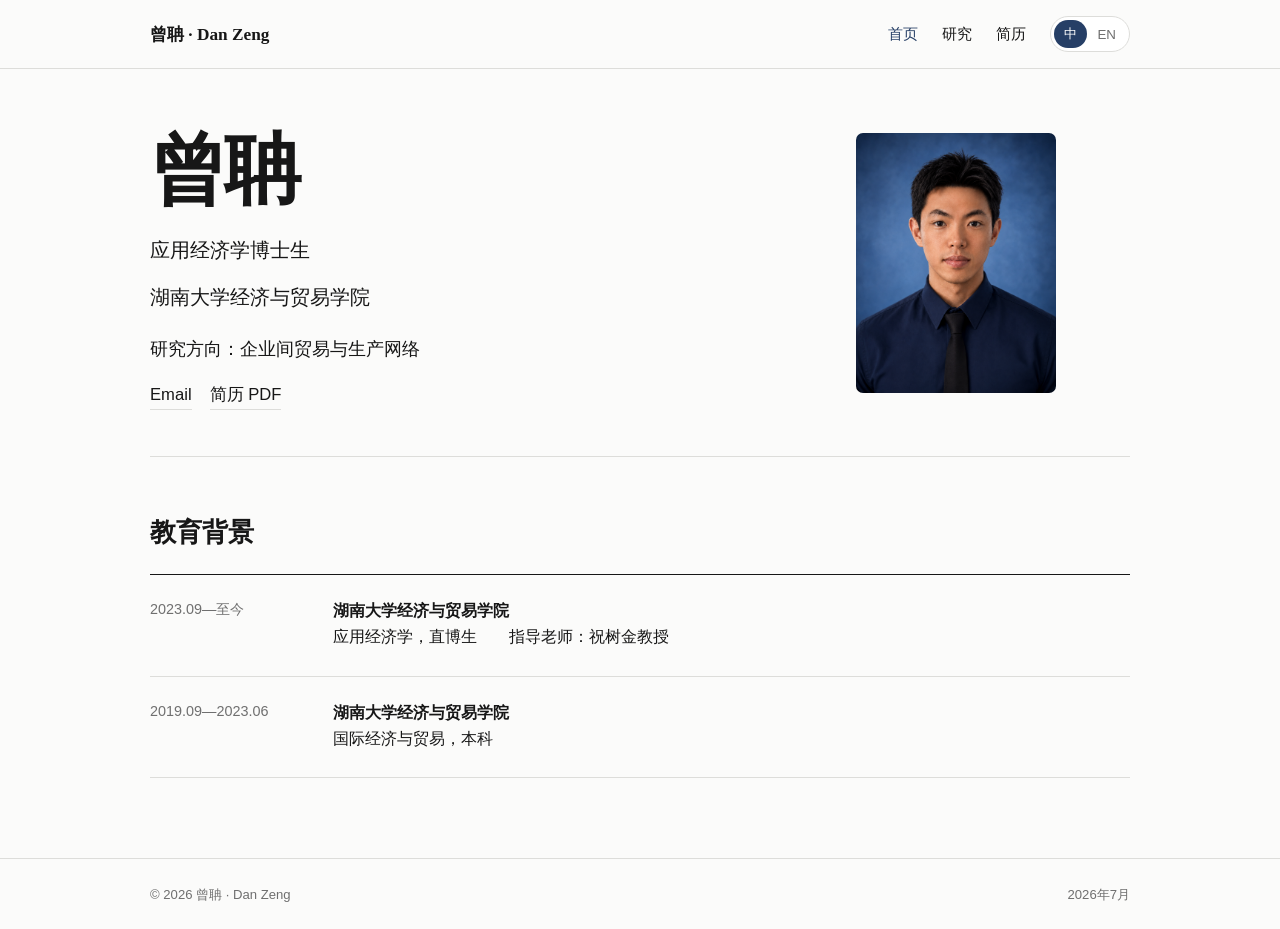
==== index.html @ 36a7c8dc "Academic homepage" ====
<!doctype html>
<html lang="zh-CN">
<head>
  <meta charset="utf-8">
  <meta name="viewport" content="width=device-width,initial-scale=1">
  <meta name="description" content="曾聃（Dan Zeng），湖南大学经济与贸易学院应用经济学博士生，研究方向为企业间贸易与生产网络。">
  <title>曾聃｜Dan Zeng</title>
  <link rel="stylesheet" href="assets/style.css">
</head>
<body data-page="home">

<header>
  <nav class="shell">
    <a class="brand" href="index.html">
      <span class="zh-inline">曾聃 · Dan Zeng</span>
      <span class="en-inline">Dan Zeng</span>
    </a>
    <div class="nav-right">
      <a class="nav-link current" href="index.html">
        <span class="zh-inline">首页</span>
        <span class="en-inline">Home</span>
      </a>
      <a class="nav-link" href="research/">
        <span class="zh-inline">研究</span>
        <span class="en-inline">Research</span>
      </a>
      <a class="cvnav zh-inline" href="assets/Dan_Zeng_CV.pdf" download="曾聃_CV.pdf">简历</a>
      <a class="cvnav en-inline" href="assets/Dan_Zeng_CV.pdf" download="Dan_Zeng_CV.pdf">CV</a>
      <div class="lang">
        <button class="active" data-lang="zh">
          <span class="zh-inline">中</span>
          <span class="en-inline">ZH</span>
        </button>
        <button data-lang="en">EN</button>
      </div>
    </div>
  </nav>
</header>

<main class="shell">
<section class="active">
<div data-zh="">
<div class="hero">
<div>
<h1>曾聃</h1>
<div class="identity">
<div>应用经济学博士生</div>
<div class="aff">湖南大学经济与贸易学院</div>
</div>
<div class="interest-inline">研究方向：企业间贸易与生产网络</div><div class="contact">
<a href="mailto:danzeng0505@gmail.com">Email</a>
<a download="曾聃_CV.pdf" href="assets/Dan_Zeng_CV.pdf">简历 PDF</a>
</div>
</div>
<aside class="side"><img alt="曾聃" class="photo" src="assets/profile.png"/></aside>
</div>
<section class="section">
<h2 class="section-title">教育背景</h2>
<div class="edu-list">
<div class="edu"><div class="date">2023.09—至今</div><div><strong>湖南大学经济与贸易学院</strong><br/>应用经济学，直博生<span class="mentor">指导老师：祝树金教授</span></div></div>
<div class="edu"><div class="date">2019.09—2023.06</div><div><strong>湖南大学经济与贸易学院</strong><br/>国际经济与贸易，本科</div></div>
</div>
</section>
</div>
<div data-en="">
<div class="hero">
<div>
<h1>Dan Zeng</h1>
<div class="identity">
<div>Ph.D. Student in Applied Economics</div>
<div class="aff">School of Economics and Trade, Hunan University</div>
</div>
<div class="interest-inline">Research Interest: Interfirm Trade and Production Networks</div><div class="contact">
<a href="mailto:danzeng0505@gmail.com">Email</a>
<a download="Dan_Zeng_CV.pdf" href="assets/Dan_Zeng_CV.pdf">CV PDF</a>
</div>
</div>
<aside class="side"><img alt="Dan Zeng" class="photo" src="assets/profile.png"/></aside>
</div>
<section class="section">
<h2 class="section-title">Education</h2>
<div class="edu-list">
<div class="edu"><div class="date">September 2023–Present</div><div><strong>School of Economics and Trade, Hunan University</strong><br/>Ph.D. Student in Applied Economics<span class="mentor">Advisor: Professor Shujin Zhu</span></div></div>
<div class="edu"><div class="date">September 2019–June 2023</div><div><strong>School of Economics and Trade, Hunan University</strong><br/>B.A. in International Economics and Trade</div></div>
</div>
</section>
</div>
</section>
</main>

<footer>
  <div class="footer shell">
    <span class="zh-inline">© 2026 曾聃 · Dan Zeng</span>
    <span class="en-inline">© 2026 Dan Zeng</span>
    <span class="zh-inline">2026年7月</span>
    <span class="en-inline">July 2026</span>
  </div>
</footer>

<script src="assets/site.js"></script>
</body>
</html>
---- assets/style.css ----
:root{--bg:#fbfbfa;--paper:#fff;--text:#171717;--muted:#6f6f6f;--line:#ddddda;--accent:#263f66;--max:980px}
*{box-sizing:border-box} body{margin:0;background:var(--bg);color:var(--text);font-family:"Noto Sans SC","PingFang SC","Microsoft YaHei",-apple-system,BlinkMacSystemFont,"Segoe UI",sans-serif;line-height:1.65}
a{color:inherit;text-decoration:none} a:hover{color:var(--accent)} .shell{width:min(calc(100% - 40px),var(--max));margin:auto}
header{position:sticky;top:0;z-index:5;background:rgba(251,251,250,.94);border-bottom:1px solid var(--line);backdrop-filter:blur(12px)}
nav{min-height:68px;display:flex;align-items:center;justify-content:space-between;gap:24px}
.brand{font:700 1.08rem Georgia,serif} .nav-right{display:flex;align-items:center;gap:24px;font-size:.93rem}
.nav-link{cursor:pointer} .lang{display:flex;padding:3px;border:1px solid var(--line);border-radius:999px;background:white}
.lang button{border:0;background:transparent;border-radius:999px;padding:5px 10px;color:var(--muted);cursor:pointer} .lang button.active{background:var(--accent);color:#fff}
main{padding-bottom:80px} .page{display:none} .page.active{display:block}
.hero{display:grid;grid-template-columns:minmax(0,1fr) 340px;gap:64px;align-items:center;padding:82px 0 68px;border-bottom:1px solid var(--line)}
.photo{width:150px;height:150px;object-fit:cover;object-position:center 23%;border-radius:8px}
h1{margin:0;font:600 clamp(3rem,6vw,5rem)/1 Georgia,"Times New Roman","Songti SC",serif;letter-spacing:-.035em}
.name-en{display:block;margin:14px 0 0;padding:0;color:var(--muted);font:400 clamp(1.15rem,2.2vw,1.55rem) Georgia,serif;letter-spacing:0;word-spacing:.08em;text-align:left}
.identity{margin-top:28px;font-size:1.04rem} .sub-en{color:var(--muted);font:400 .95rem Georgia,serif} .aff{margin-top:14px}
.side{display:flex;flex-direction:column;align-items:flex-start} .side .photo{margin-bottom:22px}.interest-block{padding-left:22px;border-left:2px solid var(--accent)} .side h2{margin:0 0 12px;font-size:.82rem;letter-spacing:.1em;text-transform:uppercase;color:var(--muted)}
.interest{margin:0;font:400 1.25rem/1.45 Georgia,"Times New Roman","Songti SC",serif} .interest-en{margin-top:8px;color:var(--muted);font:.95rem/1.5 Georgia,serif}
.contact{display:flex;gap:10px 20px;flex-wrap:wrap;margin-top:24px;font-size:.92rem} .contact a{border-bottom:1px solid var(--line)}
.section{padding-top:58px} .section-title{margin:0 0 24px;font:600 1.65rem Georgia,"Times New Roman","Songti SC",serif}
.edu-list,.list{border-top:1px solid var(--text)} .edu,.entry{padding:23px 0 25px;border-bottom:1px solid var(--line)}
.edu{display:grid;grid-template-columns:155px 1fr;gap:28px}.mentor{margin-left:2em} .date,.meta{color:var(--muted);font-size:.9rem}
.group-title{margin:42px 0 12px;font:600 1.2rem Georgia,"Times New Roman","Songti SC",serif}
.entry h3{margin:0;font:600 1.18rem/1.5 Georgia,"Times New Roman","Songti SC",serif} .authors,.journal{margin:7px 0 0;color:var(--muted);font-size:.93rem}
.actions{margin-top:10px;display:flex;gap:16px;flex-wrap:wrap} .actions button,.actions a{border:0;background:none;padding:0;color:var(--accent);font:inherit;cursor:pointer;border-bottom:1px solid #aeb9c8}
.abstract{display:none;margin:16px 0 0;padding-left:16px;border-left:2px solid var(--line);color:#444;font-size:.94rem;text-align:justify}
.simple-list{border-top:1px solid var(--text)} .simple-item{padding:18px 0;border-bottom:1px solid var(--line)}
footer{border-top:1px solid var(--line);color:var(--muted);font-size:.82rem} .footer{min-height:70px;display:flex;align-items:center;justify-content:space-between}
[data-en]{display:none} body.en [data-zh]{display:none} body.en [data-en]{display:block} body.en .zh-inline{display:none} body:not(.en) .en-inline{display:none}
@media(max-width:760px){.shell{width:min(calc(100% - 28px),var(--max))} .nav-right{gap:13px} .hero{grid-template-columns:minmax(0,1fr) 190px;gap:30px;padding:55px 0 48px} .photo{width:110px;height:110px} .edu{grid-template-columns:1fr;gap:5px}.mentor{margin-left:1.5em}}
@media(max-width:520px){.brand{font-size:1rem} .nav-right{font-size:.86rem} .hero{grid-template-columns:1fr;gap:28px} .photo{width:100px;height:100px} .side{width:100%}.cvnav{display:none}.mentor{display:inline;margin-left:1em}}

.paper-abstract{margin:16px 0 0;color:#444;font-size:.94rem;text-align:justify}
.conference-row{display:grid;grid-template-columns:190px 130px 1fr;gap:24px;padding:18px 0;border-bottom:1px solid var(--line)}
.conference-row:first-child{border-top:1px solid var(--text)}
.conf-date,.conf-place{color:var(--muted);font-size:.9rem}
@media(max-width:650px){.conference-row{grid-template-columns:1fr;gap:3px}}

.side{width:100%}
.interest-block{width:100%}
.authors strong{color:var(--accent);font-weight:800}
.pub-meta{margin-top:7px;color:var(--muted);font-size:.93rem}
.pub-meta strong{color:var(--accent);font-weight:800}
.title-link{margin-left:10px;color:var(--accent);font-size:.84rem;font-weight:500;border-bottom:1px solid #aeb9c8;vertical-align:middle}


.hero{align-items:start}
.side{padding-top:18px}
.side .photo{
  width:132px;
  height:148px;
  object-fit:cover;
  object-position:center 18%;
  margin:0 0 20px 12px;
  border-radius:7px;
}
.interest-block{width:100%}
@media(max-width:760px){
  .side{padding-top:8px}
  .side .photo{width:116px;height:132px;margin-left:8px}
}
@media(max-width:520px){
  .side .photo{width:104px;height:118px;margin-left:0}
}


.hero{
  grid-template-columns:minmax(0,1fr) 190px;
  gap:72px;
  align-items:center;
}
.side{
  display:flex;
  align-items:center;
  justify-content:center;
  padding-top:0;
}
.side .photo{
  width:160px;
  height:205px;
  margin:0;
  object-fit:cover;
  object-position:center 18%;
}
.interest-inline{
  margin-top:22px;
}
.interest-inline h2{
  margin:0 0 7px;
  color:var(--muted);
  font-size:.82rem;
  letter-spacing:.1em;
  text-transform:uppercase;
}
.interest-inline .interest{
  margin:0;
  font:400 1.2rem/1.45 Georgia,"Times New Roman","Songti SC",serif;
}
@media(max-width:760px){
  .hero{
    grid-template-columns:minmax(0,1fr) 145px;
    gap:34px;
  }
  .side .photo{
    width:132px;
    height:170px;
  }
}
@media(max-width:520px){
  .hero{
    grid-template-columns:1fr;
  }
  .side{
    justify-content:flex-start;
  }
  .side .photo{
    width:118px;
    height:152px;
  }
}

.interest-inline{
  margin:20px 0 0;
  font-size:1rem;
  line-height:1.6;
}


.hero{
  grid-template-columns:600px 190px;
  gap:65px;
  justify-content:start;
}
.identity{
  font-size:1.12rem;
}
.identity .aff{
  margin-top:16px;
}
.interest-inline{
  font-size:1.08rem;
  margin-top:24px;
}
.contact{
  font-size:1rem;
  margin-top:24px;
}
.side .photo{
  width:160px;
  height:205px;
}
@media(max-width:900px){
  .hero{
    grid-template-columns:minmax(0,1fr) 175px;
    gap:38px;
  }
}
@media(max-width:760px){
  .hero{
    grid-template-columns:minmax(0,1fr) 145px;
    gap:26px;
  }
  .identity{font-size:1.05rem}
  .interest-inline{font-size:1rem}
}


.hero{
  grid-template-columns:460px 180px !important;
  column-gap:88px !important;
  justify-content:start !important;
  align-items:start !important;
  padding:72px 0 58px !important;
}
.hero > div:first-child{
  display:flex;
  flex-direction:column;
  align-items:flex-start;
}
.hero h1{
  margin:0 0 34px !important;
}
.identity{
  display:flex !important;
  flex-direction:column !important;
  gap:16px !important;
  margin:0 !important;
  font-size:1.15rem !important;
  line-height:1.5 !important;
}
.identity .aff{
  margin:0 !important;
}
.interest-inline{
  margin:16px 0 0 !important;
  font-size:1.15rem !important;
  line-height:1.5 !important;
}
.contact{
  margin-top:24px !important;
  font-size:1rem !important;
}
.side{
  padding:4px 0 0 !important;
  display:flex !important;
  justify-content:flex-start !important;
  align-items:flex-start !important;
}
.side .photo{
  width:176px !important;
  height:228px !important;
  margin:0 !important;
  object-fit:cover !important;
  object-position:center 18% !important;
  border-radius:7px !important;
}
@media(max-width:820px){
  .hero{grid-template-columns:minmax(0,1fr) 155px !important;column-gap:34px !important;}
  .side .photo{width:148px !important;height:192px !important;}
}
@media(max-width:560px){
  .hero{grid-template-columns:1fr !important;row-gap:30px !important;}
  .side .photo{width:128px !important;height:166px !important;}
}


.hero h1{margin-bottom:30px !important;}
.identity{gap:12px !important;}
.interest-inline{margin-top:12px !important;}
.contact{margin-top:14px !important;}


.hero{
  grid-template-columns:520px 220px !important;
  column-gap:72px !important;
  justify-content:start !important;
  align-items:start !important;
  padding:64px 0 46px !important;
}
.hero > div:first-child{
  display:flex !important;
  flex-direction:column !important;
  align-items:flex-start !important;
}
.hero h1{
  margin:0 0 26px !important;
}
.identity{
  display:flex !important;
  flex-direction:column !important;
  gap:18px !important;
  margin:0 !important;
  font-size:1.22rem !important;
  line-height:1.48 !important;
}
.identity .aff{
  margin:0 !important;
}
.interest-inline{
  margin-top:24px !important;
  font-size:1.12rem !important;
  line-height:1.55 !important;
}
.contact{
  margin-top:18px !important;
  font-size:1.04rem !important;
  gap:10px 18px !important;
}
.side{
  display:flex !important;
  justify-content:flex-start !important;
  align-items:flex-start !important;
  padding:2px 0 0 22px !important;
}
.side .photo{
  width:188px !important;
  height:244px !important;
  margin:0 !important;
  object-fit:cover !important;
  object-position:center 14% !important;
  border-radius:7px !important;
}
@media(max-width:980px){
  .hero{grid-template-columns:minmax(0,1fr) 200px !important;column-gap:46px !important;}
  .side{padding-left:8px !important;}
  .side .photo{width:170px !important;height:220px !important;}
}
@media(max-width:760px){
  .hero{grid-template-columns:minmax(0,1fr) 160px !important;column-gap:28px !important;padding:48px 0 40px !important;}
  .identity{font-size:1.08rem !important;gap:14px !important;}
  .interest-inline{font-size:1rem !important;margin-top:20px !important;}
  .contact{font-size:.98rem !important;}
  .side{padding-left:0 !important;}
  .side .photo{width:145px !important;height:188px !important;}
}
@media(max-width:560px){
  .hero{grid-template-columns:1fr !important;row-gap:26px !important;padding:40px 0 34px !important;}
  .side{justify-content:flex-start !important;padding-left:0 !important;}
  .side .photo{width:128px !important;height:166px !important;}
}


.hero{
  grid-template-columns:520px 200px !important;
  column-gap:186px !important;
  justify-content:start !important;
  align-items:start !important;
  padding:64px 0 46px !important;
}
.side{
  padding:0 !important;
  display:flex !important;
  justify-content:flex-start !important;
  align-items:flex-start !important;
}
.side .photo{
  width:200px !important;
  height:260px !important;
  margin:0 !important;
  object-fit:cover !important;
  object-position:center 14% !important;
  border-radius:7px !important;
}
@media(max-width:980px){
  .hero{grid-template-columns:minmax(0,1fr) 180px !important;column-gap:70px !important;}
  .side .photo{width:180px !important;height:234px !important;}
}
@media(max-width:760px){
  .hero{grid-template-columns:minmax(0,1fr) 150px !important;column-gap:28px !important;}
  .side .photo{width:145px !important;height:188px !important;}
}
@media(max-width:560px){
  .hero{grid-template-columns:1fr !important;row-gap:26px !important;}
  .side .photo{width:128px !important;height:166px !important;}
}


html { scroll-behavior: smooth; }
.nav-link.current { color: var(--accent); }
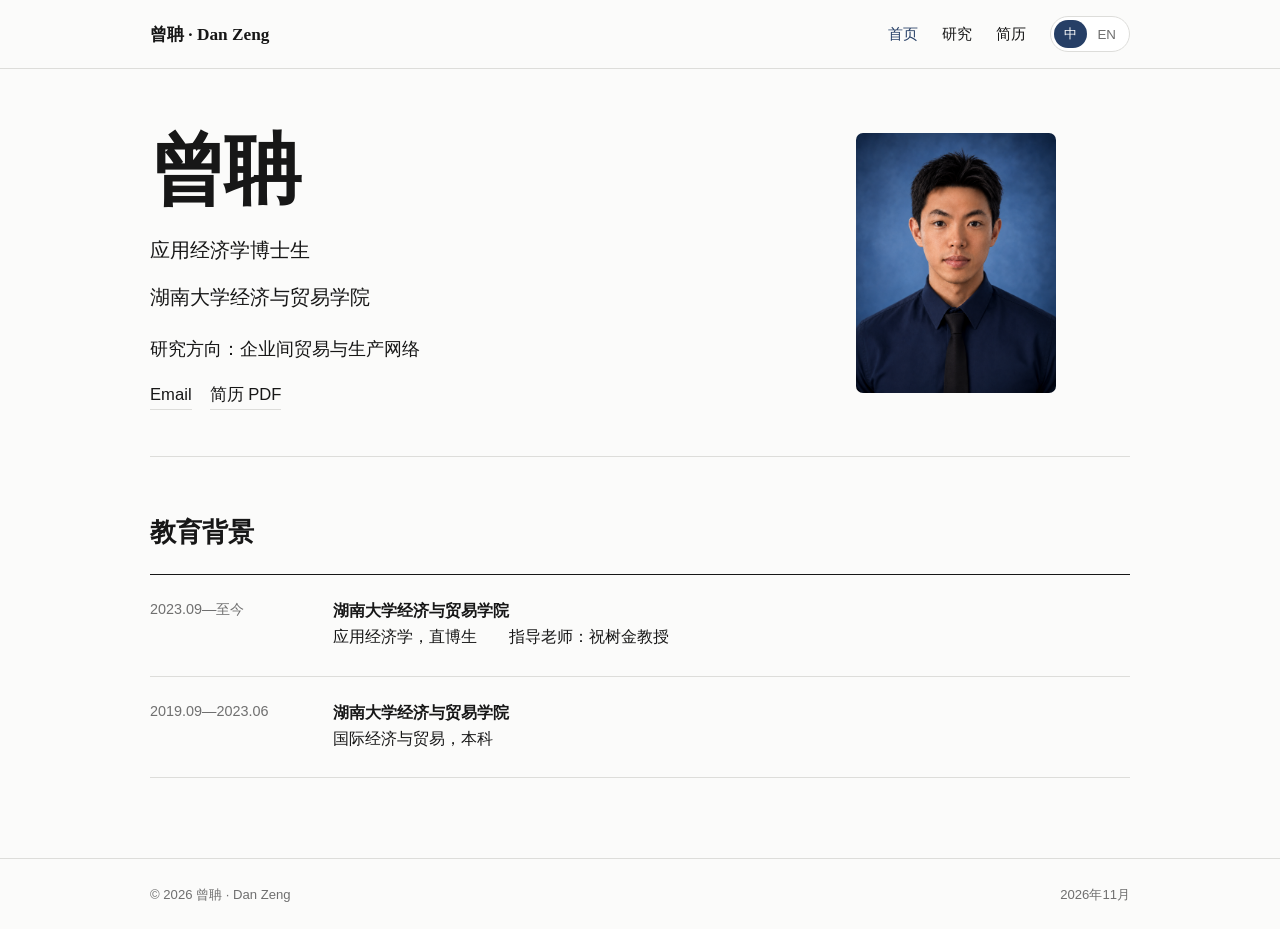
==== commit d2f0b4b3: "更新网页底部日期至2026年11月" ====
--- a/index.html
+++ b/index.html
@@ -92,8 +92,8 @@
   <div class="footer shell">
     <span class="zh-inline">© 2026 曾聃 · Dan Zeng</span>
     <span class="en-inline">© 2026 Dan Zeng</span>
-    <span class="zh-inline">2026年7月</span>
-    <span class="en-inline">July 2026</span>
+    <span class="zh-inline">2026年11月</span>
+    <span class="en-inline">November 2026</span>
   </div>
 </footer>
 
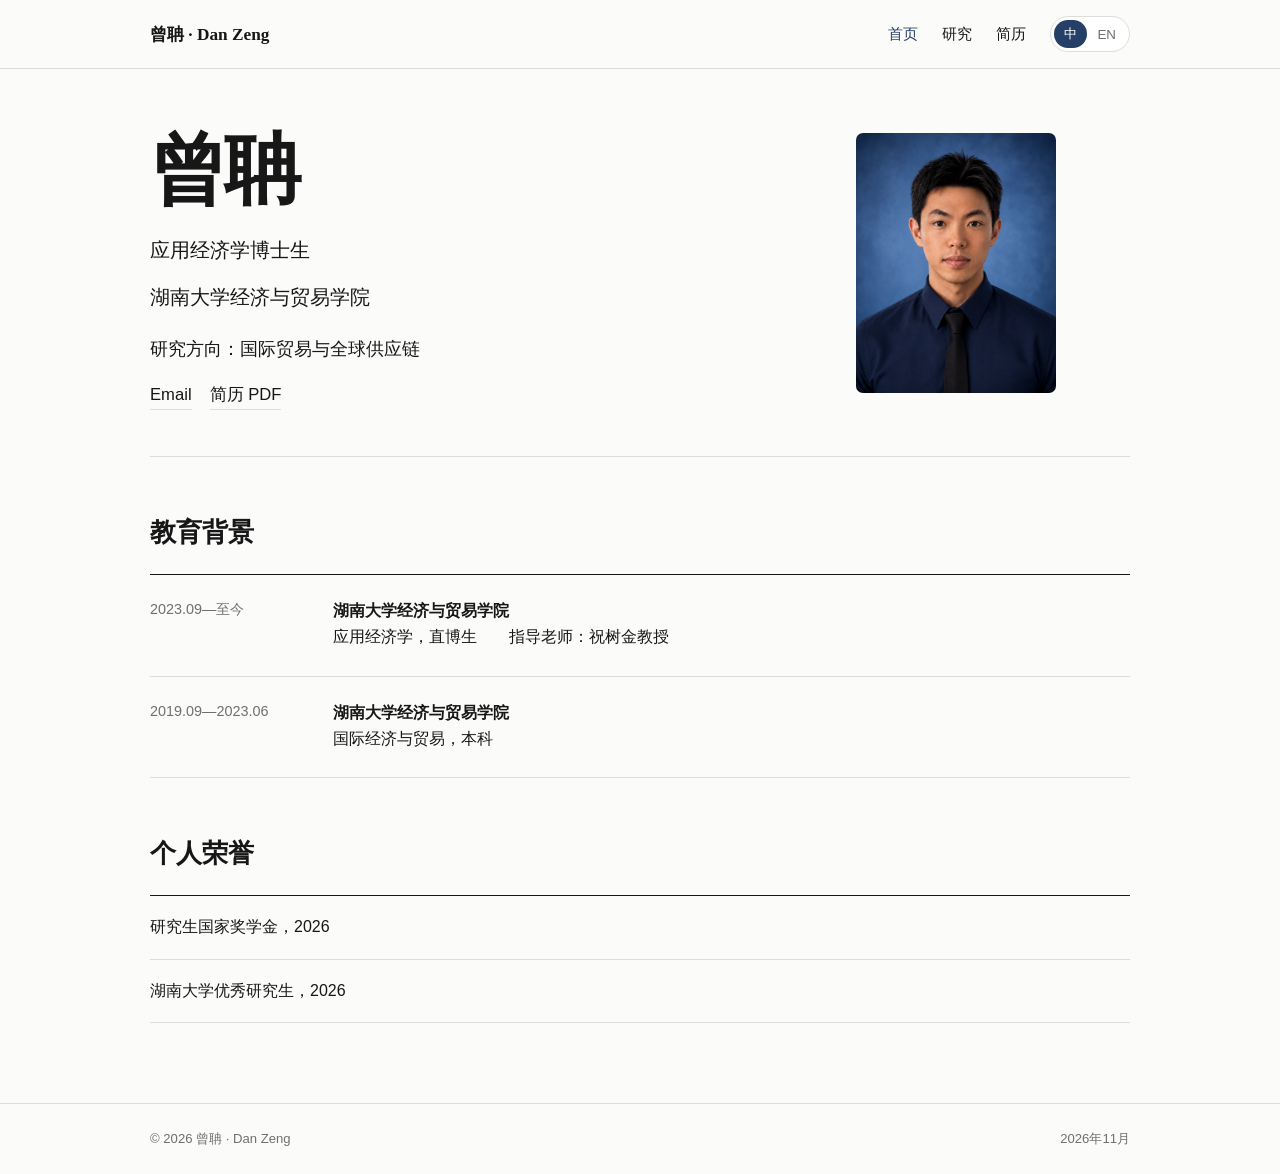
==== commit 2364df4a: "统一主页和简历的研究方向、会议记录及荣誉" ====
--- a/index.html
+++ b/index.html
@@ -3,7 +3,7 @@
 <head>
   <meta charset="utf-8">
   <meta name="viewport" content="width=device-width,initial-scale=1">
-  <meta name="description" content="曾聃（Dan Zeng），湖南大学经济与贸易学院应用经济学博士生，研究方向为企业间贸易与生产网络。">
+  <meta name="description" content="曾聃（Dan Zeng），湖南大学经济与贸易学院应用经济学博士生，研究方向为国际贸易与全球供应链。">
   <title>曾聃｜Dan Zeng</title>
   <link rel="stylesheet" href="assets/style.css">
 </head>
@@ -24,8 +24,8 @@
         <span class="zh-inline">研究</span>
         <span class="en-inline">Research</span>
       </a>
-      <a class="cvnav zh-inline" href="assets/Dan_Zeng_CV.pdf" download="曾聃_CV.pdf">简历</a>
-      <a class="cvnav en-inline" href="assets/Dan_Zeng_CV.pdf" download="Dan_Zeng_CV.pdf">CV</a>
+      <a class="cvnav zh-inline" href="assets/Dan_Zeng_CV.pdf?v=20261122c" download="曾聃_CV.pdf">简历</a>
+      <a class="cvnav en-inline" href="assets/Dan_Zeng_CV.pdf?v=20261122c" download="Dan_Zeng_CV.pdf">CV</a>
       <div class="lang">
         <button class="active" data-lang="zh">
           <span class="zh-inline">中</span>
@@ -47,9 +47,9 @@
 <div>应用经济学博士生</div>
 <div class="aff">湖南大学经济与贸易学院</div>
 </div>
-<div class="interest-inline">研究方向：企业间贸易与生产网络</div><div class="contact">
+<div class="interest-inline">研究方向：国际贸易与全球供应链</div><div class="contact">
 <a href="mailto:danzeng0505@gmail.com">Email</a>
-<a download="曾聃_CV.pdf" href="assets/Dan_Zeng_CV.pdf">简历 PDF</a>
+<a download="曾聃_CV.pdf" href="assets/Dan_Zeng_CV.pdf?v=20261122c">简历 PDF</a>
 </div>
 </div>
 <aside class="side"><img alt="曾聃" class="photo" src="assets/profile.png"/></aside>
@@ -61,6 +61,13 @@
 <div class="edu"><div class="date">2019.09—2023.06</div><div><strong>湖南大学经济与贸易学院</strong><br/>国际经济与贸易，本科</div></div>
 </div>
 </section>
+<section class="section">
+<h2 class="section-title">个人荣誉</h2>
+<div class="simple-list">
+<div class="simple-item">研究生国家奖学金，2026</div>
+<div class="simple-item">湖南大学优秀研究生，2026</div>
+</div>
+</section>
 </div>
 <div data-en="">
 <div class="hero">
@@ -70,9 +77,9 @@
 <div>Ph.D. Student in Applied Economics</div>
 <div class="aff">School of Economics and Trade, Hunan University</div>
 </div>
-<div class="interest-inline">Research Interest: Interfirm Trade and Production Networks</div><div class="contact">
+<div class="interest-inline">Research Interest: International Trade and Global Supply Chains</div><div class="contact">
 <a href="mailto:danzeng0505@gmail.com">Email</a>
-<a download="Dan_Zeng_CV.pdf" href="assets/Dan_Zeng_CV.pdf">CV PDF</a>
+<a download="Dan_Zeng_CV.pdf" href="assets/Dan_Zeng_CV.pdf?v=20261122c">CV PDF</a>
 </div>
 </div>
 <aside class="side"><img alt="Dan Zeng" class="photo" src="assets/profile.png"/></aside>
@@ -82,6 +89,13 @@
 <div class="edu-list">
 <div class="edu"><div class="date">September 2023–Present</div><div><strong>School of Economics and Trade, Hunan University</strong><br/>Ph.D. Student in Applied Economics<span class="mentor">Advisor: Professor Shujin Zhu</span></div></div>
 <div class="edu"><div class="date">September 2019–June 2023</div><div><strong>School of Economics and Trade, Hunan University</strong><br/>B.A. in International Economics and Trade</div></div>
+</div>
+</section>
+<section class="section">
+<h2 class="section-title">Honors and Awards</h2>
+<div class="simple-list">
+<div class="simple-item">National Scholarship for Graduate Students, 2026</div>
+<div class="simple-item">Outstanding Graduate Student, Hunan University, 2026</div>
 </div>
 </section>
 </div>
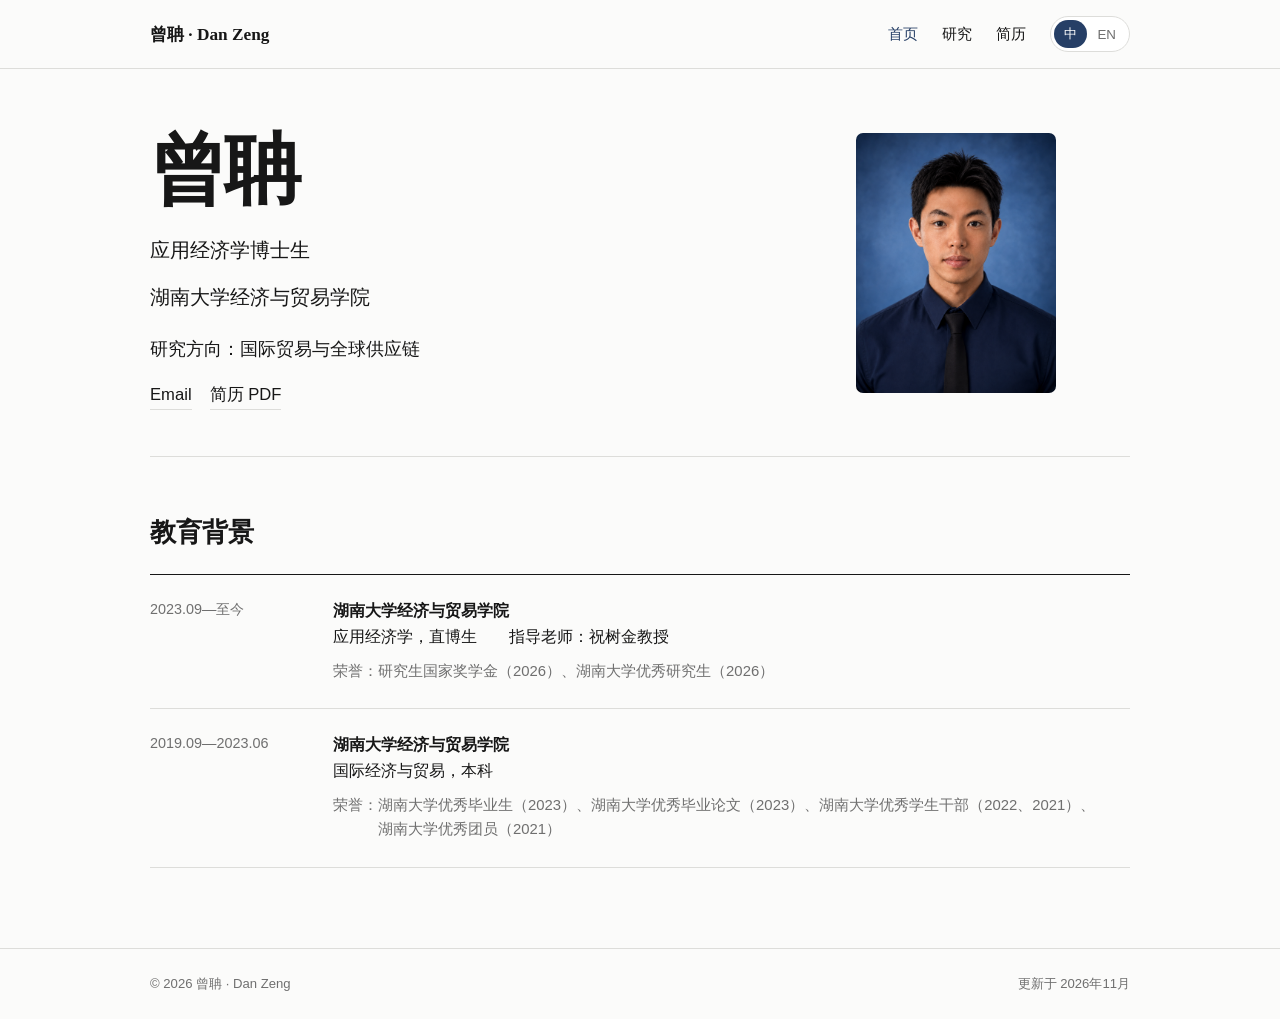
==== commit 4748daf3: "荣誉并入教育背景、学术荣誉挪到论文下、更新简历、清理样式表 Co-Authored-By: Claude Opus 5.5 <noreply@anthropic.com> Claude-Session" ====
--- a/index.html
+++ b/index.html
@@ -12,7 +12,7 @@
 <header>
   <nav class="shell">
     <a class="brand" href="index.html">
-      <span class="zh-inline">曾聃 · Dan Zeng</span>
+      <span class="zh-inline">曾聃<span class="brand-sub"> · Dan Zeng</span></span>
       <span class="en-inline">Dan Zeng</span>
     </a>
     <div class="nav-right">
@@ -24,8 +24,8 @@
         <span class="zh-inline">研究</span>
         <span class="en-inline">Research</span>
       </a>
-      <a class="cvnav zh-inline" href="assets/Dan_Zeng_CV.pdf?v=20261122c" download="曾聃_CV.pdf">简历</a>
-      <a class="cvnav en-inline" href="assets/Dan_Zeng_CV.pdf?v=20261122c" download="Dan_Zeng_CV.pdf">CV</a>
+      <a class="cvnav zh-inline" href="assets/Dan_Zeng_CV.pdf?v=20261122g" download="曾聃_CV.pdf">简历</a>
+      <a class="cvnav en-inline" href="assets/Dan_Zeng_CV.pdf?v=20261122g" download="Dan_Zeng_CV.pdf">CV</a>
       <div class="lang">
         <button class="active" data-lang="zh">
           <span class="zh-inline">中</span>
@@ -49,7 +49,7 @@
 </div>
 <div class="interest-inline">研究方向：国际贸易与全球供应链</div><div class="contact">
 <a href="mailto:danzeng0505@gmail.com">Email</a>
-<a download="曾聃_CV.pdf" href="assets/Dan_Zeng_CV.pdf?v=20261122c">简历 PDF</a>
+<a download="曾聃_CV.pdf" href="assets/Dan_Zeng_CV.pdf?v=20261122g">简历 PDF</a>
 </div>
 </div>
 <aside class="side"><img alt="曾聃" class="photo" src="assets/profile.png"/></aside>
@@ -57,15 +57,8 @@
 <section class="section">
 <h2 class="section-title">教育背景</h2>
 <div class="edu-list">
-<div class="edu"><div class="date">2023.09—至今</div><div><strong>湖南大学经济与贸易学院</strong><br/>应用经济学，直博生<span class="mentor">指导老师：祝树金教授</span></div></div>
-<div class="edu"><div class="date">2019.09—2023.06</div><div><strong>湖南大学经济与贸易学院</strong><br/>国际经济与贸易，本科</div></div>
-</div>
-</section>
-<section class="section">
-<h2 class="section-title">个人荣誉</h2>
-<div class="simple-list">
-<div class="simple-item">研究生国家奖学金，2026</div>
-<div class="simple-item">湖南大学优秀研究生，2026</div>
+<div class="edu"><div class="date">2023.09—至今</div><div><strong>湖南大学经济与贸易学院</strong><br/>应用经济学，直博生<span class="mentor">指导老师：祝树金教授</span><div class="edu-honors"><span class="hl">荣誉：</span><span><span class="honor">研究生国家奖学金（2026）</span>、<span class="honor">湖南大学优秀研究生（2026）</span></span></div></div></div>
+<div class="edu"><div class="date">2019.09—2023.06</div><div><strong>湖南大学经济与贸易学院</strong><br/>国际经济与贸易，本科<div class="edu-honors"><span class="hl">荣誉：</span><span><span class="honor">湖南大学优秀毕业生（2023）</span>、<span class="honor">湖南大学优秀毕业论文（2023）</span>、<span class="honor">湖南大学优秀学生干部（2022、2021）</span>、<span class="honor">湖南大学优秀团员（2021）</span></span></div></div></div>
 </div>
 </section>
 </div>
@@ -79,7 +72,7 @@
 </div>
 <div class="interest-inline">Research Interest: International Trade and Global Supply Chains</div><div class="contact">
 <a href="mailto:danzeng0505@gmail.com">Email</a>
-<a download="Dan_Zeng_CV.pdf" href="assets/Dan_Zeng_CV.pdf?v=20261122c">CV PDF</a>
+<a download="Dan_Zeng_CV.pdf" href="assets/Dan_Zeng_CV.pdf?v=20261122g">CV PDF</a>
 </div>
 </div>
 <aside class="side"><img alt="Dan Zeng" class="photo" src="assets/profile.png"/></aside>
@@ -87,15 +80,8 @@
 <section class="section">
 <h2 class="section-title">Education</h2>
 <div class="edu-list">
-<div class="edu"><div class="date">September 2023–Present</div><div><strong>School of Economics and Trade, Hunan University</strong><br/>Ph.D. Student in Applied Economics<span class="mentor">Advisor: Professor Shujin Zhu</span></div></div>
-<div class="edu"><div class="date">September 2019–June 2023</div><div><strong>School of Economics and Trade, Hunan University</strong><br/>B.A. in International Economics and Trade</div></div>
-</div>
-</section>
-<section class="section">
-<h2 class="section-title">Honors and Awards</h2>
-<div class="simple-list">
-<div class="simple-item">National Scholarship for Graduate Students, 2026</div>
-<div class="simple-item">Outstanding Graduate Student, Hunan University, 2026</div>
+<div class="edu"><div class="date">September 2023–Present</div><div><strong>School of Economics and Trade, Hunan University</strong><br/>Ph.D. Student in Applied Economics<span class="mentor">Advisor: Professor Shujin Zhu</span><div class="edu-honors"><span class="hl">Honors:&nbsp;</span><span>National Scholarship for Graduate Students (2026); Outstanding Graduate Student, Hunan University (2026)</span></div></div></div>
+<div class="edu"><div class="date">September 2019–June 2023</div><div><strong>School of Economics and Trade, Hunan University</strong><br/>Bachelor of Economics in International Economics and Trade<div class="edu-honors"><span class="hl">Honors:&nbsp;</span><span>Outstanding Graduate, Hunan University (2023); Outstanding Undergraduate Thesis, Hunan University (2023); Outstanding Student Leader, Hunan University (2022, 2021); Outstanding Communist Youth League Member, Hunan University (2021)</span></div></div></div>
 </div>
 </section>
 </div>
@@ -106,8 +92,8 @@
   <div class="footer shell">
     <span class="zh-inline">© 2026 曾聃 · Dan Zeng</span>
     <span class="en-inline">© 2026 Dan Zeng</span>
-    <span class="zh-inline">2026年11月</span>
-    <span class="en-inline">November 2026</span>
+    <span class="zh-inline">更新于 2026年11月</span>
+    <span class="en-inline">Last updated: November 2026</span>
   </div>
 </footer>
 
--- a/assets/style.css
+++ b/assets/style.css
@@ -1,337 +1,154 @@
-:root{--bg:#fbfbfa;--paper:#fff;--text:#171717;--muted:#6f6f6f;--line:#ddddda;--accent:#263f66;--max:980px}
-*{box-sizing:border-box} body{margin:0;background:var(--bg);color:var(--text);font-family:"Noto Sans SC","PingFang SC","Microsoft YaHei",-apple-system,BlinkMacSystemFont,"Segoe UI",sans-serif;line-height:1.65}
-a{color:inherit;text-decoration:none} a:hover{color:var(--accent)} .shell{width:min(calc(100% - 40px),var(--max));margin:auto}
-header{position:sticky;top:0;z-index:5;background:rgba(251,251,250,.94);border-bottom:1px solid var(--line);backdrop-filter:blur(12px)}
-nav{min-height:68px;display:flex;align-items:center;justify-content:space-between;gap:24px}
-.brand{font:700 1.08rem Georgia,serif} .nav-right{display:flex;align-items:center;gap:24px;font-size:.93rem}
-.nav-link{cursor:pointer} .lang{display:flex;padding:3px;border:1px solid var(--line);border-radius:999px;background:white}
-.lang button{border:0;background:transparent;border-radius:999px;padding:5px 10px;color:var(--muted);cursor:pointer} .lang button.active{background:var(--accent);color:#fff}
-main{padding-bottom:80px} .page{display:none} .page.active{display:block}
-.hero{display:grid;grid-template-columns:minmax(0,1fr) 340px;gap:64px;align-items:center;padding:82px 0 68px;border-bottom:1px solid var(--line)}
-.photo{width:150px;height:150px;object-fit:cover;object-position:center 23%;border-radius:8px}
-h1{margin:0;font:600 clamp(3rem,6vw,5rem)/1 Georgia,"Times New Roman","Songti SC",serif;letter-spacing:-.035em}
-.name-en{display:block;margin:14px 0 0;padding:0;color:var(--muted);font:400 clamp(1.15rem,2.2vw,1.55rem) Georgia,serif;letter-spacing:0;word-spacing:.08em;text-align:left}
-.identity{margin-top:28px;font-size:1.04rem} .sub-en{color:var(--muted);font:400 .95rem Georgia,serif} .aff{margin-top:14px}
-.side{display:flex;flex-direction:column;align-items:flex-start} .side .photo{margin-bottom:22px}.interest-block{padding-left:22px;border-left:2px solid var(--accent)} .side h2{margin:0 0 12px;font-size:.82rem;letter-spacing:.1em;text-transform:uppercase;color:var(--muted)}
-.interest{margin:0;font:400 1.25rem/1.45 Georgia,"Times New Roman","Songti SC",serif} .interest-en{margin-top:8px;color:var(--muted);font:.95rem/1.5 Georgia,serif}
-.contact{display:flex;gap:10px 20px;flex-wrap:wrap;margin-top:24px;font-size:.92rem} .contact a{border-bottom:1px solid var(--line)}
-.section{padding-top:58px} .section-title{margin:0 0 24px;font:600 1.65rem Georgia,"Times New Roman","Songti SC",serif}
-.edu-list,.list{border-top:1px solid var(--text)} .edu,.entry{padding:23px 0 25px;border-bottom:1px solid var(--line)}
-.edu{display:grid;grid-template-columns:155px 1fr;gap:28px}.mentor{margin-left:2em} .date,.meta{color:var(--muted);font-size:.9rem}
-.group-title{margin:42px 0 12px;font:600 1.2rem Georgia,"Times New Roman","Songti SC",serif}
-.entry h3{margin:0;font:600 1.18rem/1.5 Georgia,"Times New Roman","Songti SC",serif} .authors,.journal{margin:7px 0 0;color:var(--muted);font-size:.93rem}
-.actions{margin-top:10px;display:flex;gap:16px;flex-wrap:wrap} .actions button,.actions a{border:0;background:none;padding:0;color:var(--accent);font:inherit;cursor:pointer;border-bottom:1px solid #aeb9c8}
-.abstract{display:none;margin:16px 0 0;padding-left:16px;border-left:2px solid var(--line);color:#444;font-size:.94rem;text-align:justify}
-.simple-list{border-top:1px solid var(--text)} .simple-item{padding:18px 0;border-bottom:1px solid var(--line)}
-footer{border-top:1px solid var(--line);color:var(--muted);font-size:.82rem} .footer{min-height:70px;display:flex;align-items:center;justify-content:space-between}
-[data-en]{display:none} body.en [data-zh]{display:none} body.en [data-en]{display:block} body.en .zh-inline{display:none} body:not(.en) .en-inline{display:none}
-@media(max-width:760px){.shell{width:min(calc(100% - 28px),var(--max))} .nav-right{gap:13px} .hero{grid-template-columns:minmax(0,1fr) 190px;gap:30px;padding:55px 0 48px} .photo{width:110px;height:110px} .edu{grid-template-columns:1fr;gap:5px}.mentor{margin-left:1.5em}}
-@media(max-width:520px){.brand{font-size:1rem} .nav-right{font-size:.86rem} .hero{grid-template-columns:1fr;gap:28px} .photo{width:100px;height:100px} .side{width:100%}.cvnav{display:none}.mentor{display:inline;margin-left:1em}}
+:root {
+  --bg: #fbfbfa;
+  --text: #171717;
+  --muted: #6f6f6f;
+  --line: #ddddda;
+  --accent: #263f66;
+  --max: 980px;
+  --serif: Georgia, "Times New Roman", "Songti SC", serif;
+}
 
-.paper-abstract{margin:16px 0 0;color:#444;font-size:.94rem;text-align:justify}
-.conference-row{display:grid;grid-template-columns:190px 130px 1fr;gap:24px;padding:18px 0;border-bottom:1px solid var(--line)}
-.conference-row:first-child{border-top:1px solid var(--text)}
-.conf-date,.conf-place{color:var(--muted);font-size:.9rem}
-@media(max-width:650px){.conference-row{grid-template-columns:1fr;gap:3px}}
+* { box-sizing: border-box; }
+html { scroll-behavior: smooth; }
+body {
+  margin: 0;
+  background: var(--bg);
+  color: var(--text);
+  font-family: "Noto Sans SC", "PingFang SC", "Microsoft YaHei", -apple-system, BlinkMacSystemFont, "Segoe UI", sans-serif;
+  line-height: 1.65;
+}
+a { color: inherit; text-decoration: none; }
+a:hover { color: var(--accent); }
+.shell { width: min(calc(100% - 40px), var(--max)); margin: auto; }
 
-.side{width:100%}
-.interest-block{width:100%}
-.authors strong{color:var(--accent);font-weight:800}
-.pub-meta{margin-top:7px;color:var(--muted);font-size:.93rem}
-.pub-meta strong{color:var(--accent);font-weight:800}
-.title-link{margin-left:10px;color:var(--accent);font-size:.84rem;font-weight:500;border-bottom:1px solid #aeb9c8;vertical-align:middle}
+/* 中英文切换 */
+[data-en] { display: none; }
+body.en [data-zh] { display: none; }
+body.en [data-en] { display: block; }
+body.en .zh-inline { display: none; }
+body:not(.en) .en-inline { display: none; }
+
+/* 顶部导航 */
+header {
+  position: sticky;
+  top: 0;
+  z-index: 5;
+  background: rgba(251, 251, 250, .94);
+  border-bottom: 1px solid var(--line);
+  backdrop-filter: blur(12px);
+}
+nav { min-height: 68px; display: flex; align-items: center; justify-content: space-between; gap: 24px; }
+.brand { font: 700 1.08rem Georgia, serif; white-space: nowrap; }
+.nav-right { display: flex; align-items: center; gap: 24px; font-size: .93rem; }
+.nav-link, .cvnav { white-space: nowrap; }
+.nav-link { cursor: pointer; }
+.nav-link.current { color: var(--accent); }
+.lang { display: flex; padding: 3px; border: 1px solid var(--line); border-radius: 999px; background: white; }
+.lang button { border: 0; background: transparent; border-radius: 999px; padding: 5px 10px; color: var(--muted); cursor: pointer; }
+.lang button.active { background: var(--accent); color: #fff; }
+
+main { padding-bottom: 80px; }
+
+/* 首页顶部：姓名、身份、照片 */
+.hero {
+  display: grid;
+  grid-template-columns: 520px 200px;
+  column-gap: 186px;
+  row-gap: 65px;
+  justify-content: start;
+  align-items: start;
+  padding: 64px 0 46px;
+  border-bottom: 1px solid var(--line);
+}
+.hero > div:first-child { display: flex; flex-direction: column; align-items: flex-start; }
+h1 {
+  margin: 0 0 26px;
+  font: 600 clamp(3rem, 6vw, 5rem)/1 var(--serif);
+  letter-spacing: -.035em;
+}
+.identity { display: flex; flex-direction: column; gap: 18px; font-size: 1.22rem; line-height: 1.48; }
+.interest-inline { margin-top: 24px; font-size: 1.12rem; line-height: 1.55; }
+.contact { display: flex; flex-wrap: wrap; gap: 10px 18px; margin-top: 18px; font-size: 1.04rem; }
+.contact a { border-bottom: 1px solid var(--line); }
+.side { display: flex; flex-direction: column; align-items: flex-start; width: 100%; }
+.photo {
+  width: 200px;
+  height: 260px;
+  object-fit: cover;
+  object-position: center 14%;
+  border-radius: 7px;
+}
+
+/* 栏目通用 */
+.section { padding-top: 58px; }
+.section-title { margin: 0 0 24px; font: 600 1.65rem var(--serif); }
+.group-title { margin: 42px 0 12px; font: 600 1.2rem var(--serif); }
+.edu-list, .list { border-top: 1px solid var(--text); }
+
+/* 教育背景 */
+.edu { display: grid; grid-template-columns: 155px 1fr; gap: 28px; padding: 23px 0 25px; border-bottom: 1px solid var(--line); }
+.date { color: var(--muted); font-size: .9rem; }
+.mentor { margin-left: 2em; }
+.edu-honors { display: flex; margin-top: 8px; color: var(--muted); font-size: .93rem; }
+.edu-honors .hl { flex: none; }
+.honor { white-space: nowrap; }
+
+/* 论文条目 */
+.entry { padding: 23px 0 25px; border-bottom: 1px solid var(--line); }
+.entry h3 { margin: 0; font: 600 1.18rem/1.5 var(--serif); }
+.authors, .pub-meta { margin-top: 7px; color: var(--muted); font-size: .93rem; }
+.authors strong, .pub-meta strong { color: var(--accent); font-weight: 800; }
+.pub-note { margin-top: 7px; color: var(--accent); font-size: .93rem; }
+.title-link { margin-left: 10px; color: var(--accent); font-size: .84rem; font-weight: 500; border-bottom: 1px solid #aeb9c8; vertical-align: middle; }
+.actions { margin-top: 10px; display: flex; gap: 16px; flex-wrap: wrap; }
+.actions button { border: 0; background: none; padding: 0; color: var(--accent); font: inherit; cursor: pointer; border-bottom: 1px solid #aeb9c8; }
+.abstract { display: none; margin: 16px 0 0; padding-left: 16px; border-left: 2px solid var(--line); color: #444; font-size: .94rem; text-align: justify; }
+.paper-abstract { margin: 16px 0 0; color: #444; font-size: .94rem; text-align: justify; }
+
+/* 学术会议 */
+.conference-row { display: grid; grid-template-columns: 190px 130px 1fr; gap: 24px; padding: 18px 0; border-bottom: 1px solid var(--line); }
+.conference-row:first-child { border-top: 1px solid var(--text); }
+.conf-date, .conf-place { color: var(--muted); font-size: .9rem; }
 
 
-.hero{align-items:start}
-.side{padding-top:18px}
-.side .photo{
-  width:132px;
-  height:148px;
-  object-fit:cover;
-  object-position:center 18%;
-  margin:0 0 20px 12px;
-  border-radius:7px;
+/* 页脚 */
+footer { border-top: 1px solid var(--line); color: var(--muted); font-size: .82rem; }
+.footer { min-height: 70px; display: flex; align-items: center; justify-content: space-between; }
+
+/* 窄屏 */
+@media (max-width: 980px) {
+  .hero { grid-template-columns: minmax(0, 1fr) 180px; column-gap: 70px; }
+  .photo { width: 180px; height: 234px; }
 }
-.interest-block{width:100%}
-@media(max-width:760px){
-  .side{padding-top:8px}
-  .side .photo{width:116px;height:132px;margin-left:8px}
+@media (max-width: 760px) {
+  .shell { width: min(calc(100% - 28px), var(--max)); }
+  .nav-right { gap: 13px; }
+  .hero { grid-template-columns: minmax(0, 1fr) 150px; column-gap: 28px; }
+  .identity { gap: 14px; font-size: 1.08rem; }
+  .interest-inline { margin-top: 20px; font-size: 1rem; }
+  .contact { font-size: .98rem; }
+  .photo { width: 145px; height: 188px; }
+  .edu { grid-template-columns: 1fr; gap: 5px; }
+  .mentor { margin-left: 1.5em; }
 }
-@media(max-width:520px){
-  .side .photo{width:104px;height:118px;margin-left:0}
+@media (max-width: 650px) {
+  .conference-row { grid-template-columns: 1fr; gap: 3px; }
 }
-
-
-.hero{
-  grid-template-columns:minmax(0,1fr) 190px;
-  gap:72px;
-  align-items:center;
+@media (max-width: 560px) {
+  .hero { grid-template-columns: 1fr; row-gap: 26px; }
+  .photo { width: 128px; height: 166px; }
 }
-.side{
-  display:flex;
-  align-items:center;
-  justify-content:center;
-  padding-top:0;
+@media (max-width: 520px) {
+  .brand { font-size: 1rem; }
+  .nav-right { gap: 11px; font-size: .86rem; }
+  .mentor { display: inline; margin-left: 1em; }
 }
-.side .photo{
-  width:160px;
-  height:205px;
-  margin:0;
-  object-fit:cover;
-  object-position:center 18%;
+@media (max-width: 420px) {
+  .brand-sub { display: none; }
 }
-.interest-inline{
-  margin-top:22px;
+@media (max-width: 360px) {
+  .honor { white-space: normal; }
+  nav { gap: 12px; }
+  .nav-right { gap: 9px; }
+  .lang button { padding: 4px 8px; }
 }
-.interest-inline h2{
-  margin:0 0 7px;
-  color:var(--muted);
-  font-size:.82rem;
-  letter-spacing:.1em;
-  text-transform:uppercase;
-}
-.interest-inline .interest{
-  margin:0;
-  font:400 1.2rem/1.45 Georgia,"Times New Roman","Songti SC",serif;
-}
-@media(max-width:760px){
-  .hero{
-    grid-template-columns:minmax(0,1fr) 145px;
-    gap:34px;
-  }
-  .side .photo{
-    width:132px;
-    height:170px;
-  }
-}
-@media(max-width:520px){
-  .hero{
-    grid-template-columns:1fr;
-  }
-  .side{
-    justify-content:flex-start;
-  }
-  .side .photo{
-    width:118px;
-    height:152px;
-  }
-}
-
-.interest-inline{
-  margin:20px 0 0;
-  font-size:1rem;
-  line-height:1.6;
-}
-
-
-.hero{
-  grid-template-columns:600px 190px;
-  gap:65px;
-  justify-content:start;
-}
-.identity{
-  font-size:1.12rem;
-}
-.identity .aff{
-  margin-top:16px;
-}
-.interest-inline{
-  font-size:1.08rem;
-  margin-top:24px;
-}
-.contact{
-  font-size:1rem;
-  margin-top:24px;
-}
-.side .photo{
-  width:160px;
-  height:205px;
-}
-@media(max-width:900px){
-  .hero{
-    grid-template-columns:minmax(0,1fr) 175px;
-    gap:38px;
-  }
-}
-@media(max-width:760px){
-  .hero{
-    grid-template-columns:minmax(0,1fr) 145px;
-    gap:26px;
-  }
-  .identity{font-size:1.05rem}
-  .interest-inline{font-size:1rem}
-}
-
-
-.hero{
-  grid-template-columns:460px 180px !important;
-  column-gap:88px !important;
-  justify-content:start !important;
-  align-items:start !important;
-  padding:72px 0 58px !important;
-}
-.hero > div:first-child{
-  display:flex;
-  flex-direction:column;
-  align-items:flex-start;
-}
-.hero h1{
-  margin:0 0 34px !important;
-}
-.identity{
-  display:flex !important;
-  flex-direction:column !important;
-  gap:16px !important;
-  margin:0 !important;
-  font-size:1.15rem !important;
-  line-height:1.5 !important;
-}
-.identity .aff{
-  margin:0 !important;
-}
-.interest-inline{
-  margin:16px 0 0 !important;
-  font-size:1.15rem !important;
-  line-height:1.5 !important;
-}
-.contact{
-  margin-top:24px !important;
-  font-size:1rem !important;
-}
-.side{
-  padding:4px 0 0 !important;
-  display:flex !important;
-  justify-content:flex-start !important;
-  align-items:flex-start !important;
-}
-.side .photo{
-  width:176px !important;
-  height:228px !important;
-  margin:0 !important;
-  object-fit:cover !important;
-  object-position:center 18% !important;
-  border-radius:7px !important;
-}
-@media(max-width:820px){
-  .hero{grid-template-columns:minmax(0,1fr) 155px !important;column-gap:34px !important;}
-  .side .photo{width:148px !important;height:192px !important;}
-}
-@media(max-width:560px){
-  .hero{grid-template-columns:1fr !important;row-gap:30px !important;}
-  .side .photo{width:128px !important;height:166px !important;}
-}
-
-
-.hero h1{margin-bottom:30px !important;}
-.identity{gap:12px !important;}
-.interest-inline{margin-top:12px !important;}
-.contact{margin-top:14px !important;}
-
-
-.hero{
-  grid-template-columns:520px 220px !important;
-  column-gap:72px !important;
-  justify-content:start !important;
-  align-items:start !important;
-  padding:64px 0 46px !important;
-}
-.hero > div:first-child{
-  display:flex !important;
-  flex-direction:column !important;
-  align-items:flex-start !important;
-}
-.hero h1{
-  margin:0 0 26px !important;
-}
-.identity{
-  display:flex !important;
-  flex-direction:column !important;
-  gap:18px !important;
-  margin:0 !important;
-  font-size:1.22rem !important;
-  line-height:1.48 !important;
-}
-.identity .aff{
-  margin:0 !important;
-}
-.interest-inline{
-  margin-top:24px !important;
-  font-size:1.12rem !important;
-  line-height:1.55 !important;
-}
-.contact{
-  margin-top:18px !important;
-  font-size:1.04rem !important;
-  gap:10px 18px !important;
-}
-.side{
-  display:flex !important;
-  justify-content:flex-start !important;
-  align-items:flex-start !important;
-  padding:2px 0 0 22px !important;
-}
-.side .photo{
-  width:188px !important;
-  height:244px !important;
-  margin:0 !important;
-  object-fit:cover !important;
-  object-position:center 14% !important;
-  border-radius:7px !important;
-}
-@media(max-width:980px){
-  .hero{grid-template-columns:minmax(0,1fr) 200px !important;column-gap:46px !important;}
-  .side{padding-left:8px !important;}
-  .side .photo{width:170px !important;height:220px !important;}
-}
-@media(max-width:760px){
-  .hero{grid-template-columns:minmax(0,1fr) 160px !important;column-gap:28px !important;padding:48px 0 40px !important;}
-  .identity{font-size:1.08rem !important;gap:14px !important;}
-  .interest-inline{font-size:1rem !important;margin-top:20px !important;}
-  .contact{font-size:.98rem !important;}
-  .side{padding-left:0 !important;}
-  .side .photo{width:145px !important;height:188px !important;}
-}
-@media(max-width:560px){
-  .hero{grid-template-columns:1fr !important;row-gap:26px !important;padding:40px 0 34px !important;}
-  .side{justify-content:flex-start !important;padding-left:0 !important;}
-  .side .photo{width:128px !important;height:166px !important;}
-}
-
-
-.hero{
-  grid-template-columns:520px 200px !important;
-  column-gap:186px !important;
-  justify-content:start !important;
-  align-items:start !important;
-  padding:64px 0 46px !important;
-}
-.side{
-  padding:0 !important;
-  display:flex !important;
-  justify-content:flex-start !important;
-  align-items:flex-start !important;
-}
-.side .photo{
-  width:200px !important;
-  height:260px !important;
-  margin:0 !important;
-  object-fit:cover !important;
-  object-position:center 14% !important;
-  border-radius:7px !important;
-}
-@media(max-width:980px){
-  .hero{grid-template-columns:minmax(0,1fr) 180px !important;column-gap:70px !important;}
-  .side .photo{width:180px !important;height:234px !important;}
-}
-@media(max-width:760px){
-  .hero{grid-template-columns:minmax(0,1fr) 150px !important;column-gap:28px !important;}
-  .side .photo{width:145px !important;height:188px !important;}
-}
-@media(max-width:560px){
-  .hero{grid-template-columns:1fr !important;row-gap:26px !important;}
-  .side .photo{width:128px !important;height:166px !important;}
-}
-
-
-html { scroll-behavior: smooth; }
-.nav-link.current { color: var(--accent); }
